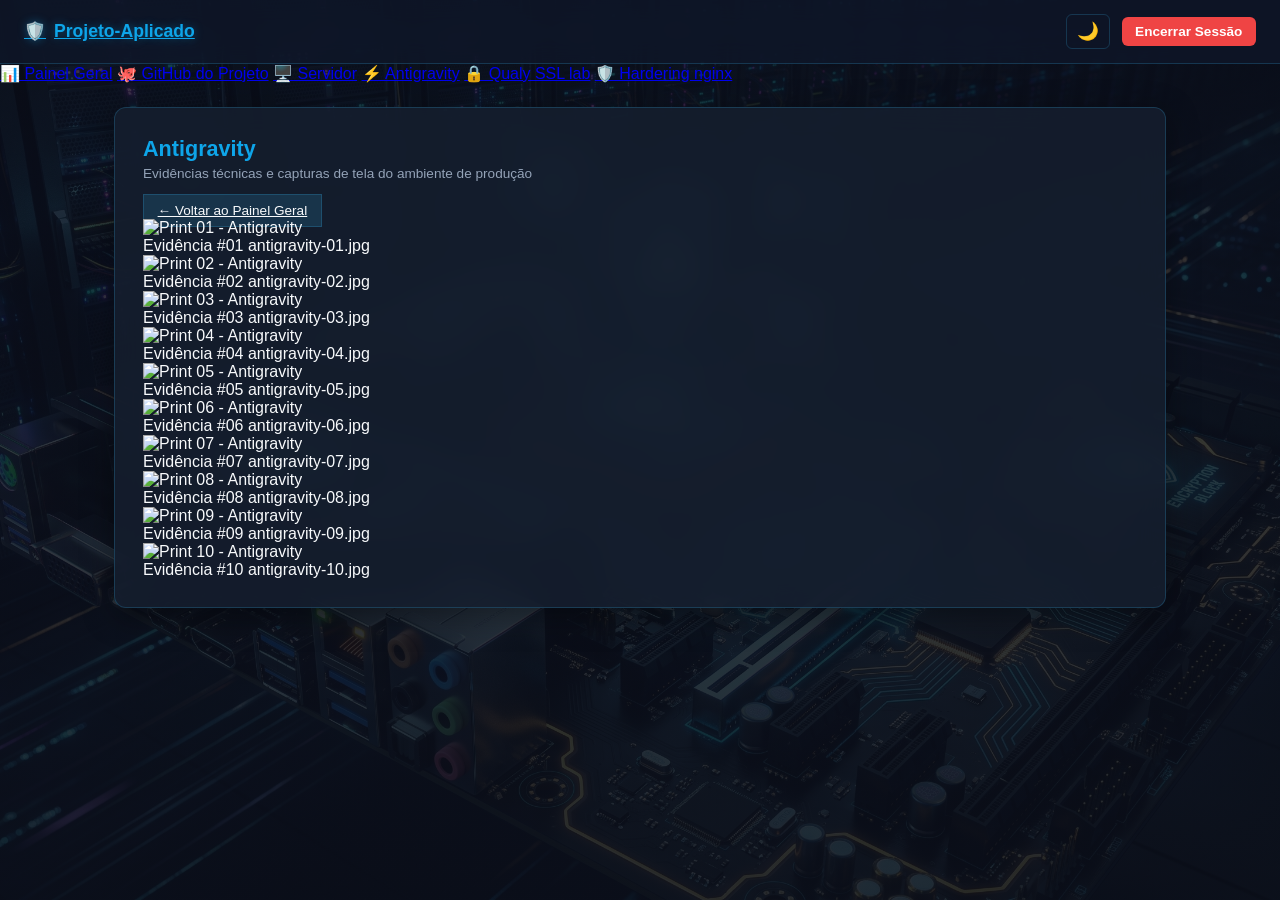
==== src/antigravity.html @ bd3970d2 "Site V 2.0" ====
<!DOCTYPE html>
<html lang="pt-BR" data-theme="dark">
<head>
    <meta charset="UTF-8">
    <meta name="viewport" content="width=device-width, initial-scale=1.0">
    <meta http-equiv="X-Content-Type-Options" content="nosniff">
    <title>Antigravity - Projeto-Aplicado</title>
    <link rel="stylesheet" href="style.css">
</head>
<body class="view-dashboard">
    <header class="top-nav">
        <a href="index.html" class="brand">
            <span class="shield-icon">🛡️</span>
            <span>Projeto-Aplicado</span>
        </a>
        <div class="nav-actions">
            <button id="theme-toggle" class="btn-icon" aria-label="Alternar Tema" title="Alternar Modo Claro/Escuro">🌙</button>
            <button id="btn-nav-logout" class="btn-danger-sm">Encerrar Sessão</button>
        </div>
    </header>

    <nav id="module-nav" class="sub-nav">
        <div class="sub-nav-container">
            <a href="index.html" class="nav-link-btn">📊 Painel Geral</a>
            <a href="github.html" class="nav-link-btn ">🐙 GitHub do Projeto</a>
            <a href="servidor.html" class="nav-link-btn ">🖥️ Servidor</a>
            <a href="antigravity.html" class="nav-link-btn active">⚡ Antigravity</a>
            <a href="qualys.html" class="nav-link-btn ">🔒 Qualy SSL lab</a>
            <a href="hardering-nginx.html" class="nav-link-btn ">🛡️ Hardering nginx</a>
        </div>
    </nav>

    <main class="main-container">
        <section class="card">
            <div class="gallery-header">
                <div>
                    <h2>Antigravity</h2>
                    <p class="subtitle">Evidências técnicas e capturas de tela do ambiente de produção</p>
                </div>
                <a href="index.html" class="btn-secondary">← Voltar ao Painel Geral</a>
            </div>

            <div class="gallery-grid">

                <div class="gallery-item">
                    <div class="gallery-thumb-container">
                        <img class="gallery-thumb" src="img/antigravity-01.jpg" alt="Print 01 - Antigravity" loading="lazy">
                    </div>
                    <div class="gallery-caption">
                        <span class="gallery-name">Evidência #01</span>
                        <span class="gallery-tag">antigravity-01.jpg</span>
                    </div>
                </div>
                <div class="gallery-item">
                    <div class="gallery-thumb-container">
                        <img class="gallery-thumb" src="img/antigravity-02.jpg" alt="Print 02 - Antigravity" loading="lazy">
                    </div>
                    <div class="gallery-caption">
                        <span class="gallery-name">Evidência #02</span>
                        <span class="gallery-tag">antigravity-02.jpg</span>
                    </div>
                </div>
                <div class="gallery-item">
                    <div class="gallery-thumb-container">
                        <img class="gallery-thumb" src="img/antigravity-03.jpg" alt="Print 03 - Antigravity" loading="lazy">
                    </div>
                    <div class="gallery-caption">
                        <span class="gallery-name">Evidência #03</span>
                        <span class="gallery-tag">antigravity-03.jpg</span>
                    </div>
                </div>
                <div class="gallery-item">
                    <div class="gallery-thumb-container">
                        <img class="gallery-thumb" src="img/antigravity-04.jpg" alt="Print 04 - Antigravity" loading="lazy">
                    </div>
                    <div class="gallery-caption">
                        <span class="gallery-name">Evidência #04</span>
                        <span class="gallery-tag">antigravity-04.jpg</span>
                    </div>
                </div>
                <div class="gallery-item">
                    <div class="gallery-thumb-container">
                        <img class="gallery-thumb" src="img/antigravity-05.jpg" alt="Print 05 - Antigravity" loading="lazy">
                    </div>
                    <div class="gallery-caption">
                        <span class="gallery-name">Evidência #05</span>
                        <span class="gallery-tag">antigravity-05.jpg</span>
                    </div>
                </div>
                <div class="gallery-item">
                    <div class="gallery-thumb-container">
                        <img class="gallery-thumb" src="img/antigravity-06.jpg" alt="Print 06 - Antigravity" loading="lazy">
                    </div>
                    <div class="gallery-caption">
                        <span class="gallery-name">Evidência #06</span>
                        <span class="gallery-tag">antigravity-06.jpg</span>
                    </div>
                </div>
                <div class="gallery-item">
                    <div class="gallery-thumb-container">
                        <img class="gallery-thumb" src="img/antigravity-07.jpg" alt="Print 07 - Antigravity" loading="lazy">
                    </div>
                    <div class="gallery-caption">
                        <span class="gallery-name">Evidência #07</span>
                        <span class="gallery-tag">antigravity-07.jpg</span>
                    </div>
                </div>
                <div class="gallery-item">
                    <div class="gallery-thumb-container">
                        <img class="gallery-thumb" src="img/antigravity-08.jpg" alt="Print 08 - Antigravity" loading="lazy">
                    </div>
                    <div class="gallery-caption">
                        <span class="gallery-name">Evidência #08</span>
                        <span class="gallery-tag">antigravity-08.jpg</span>
                    </div>
                </div>
                <div class="gallery-item">
                    <div class="gallery-thumb-container">
                        <img class="gallery-thumb" src="img/antigravity-09.jpg" alt="Print 09 - Antigravity" loading="lazy">
                    </div>
                    <div class="gallery-caption">
                        <span class="gallery-name">Evidência #09</span>
                        <span class="gallery-tag">antigravity-09.jpg</span>
                    </div>
                </div>
                <div class="gallery-item">
                    <div class="gallery-thumb-container">
                        <img class="gallery-thumb" src="img/antigravity-10.jpg" alt="Print 10 - Antigravity" loading="lazy">
                    </div>
                    <div class="gallery-caption">
                        <span class="gallery-name">Evidência #10</span>
                        <span class="gallery-tag">antigravity-10.jpg</span>
                    </div>
                </div>
            </div>
        </section>
    </main>

    <script src="app.js"></script>
</body>
</html>
---- src/style.css ----
/* ==========================================================================
   1. DEFINIÇÃO DE VARIÁVEIS E TEMAS
   ========================================================================== */
:root[data-theme="dark"] {
    --bg-main: #0b0f19;
    --bg-card: rgba(21, 30, 46, 0.88);
    --bg-input: rgba(11, 17, 32, 0.8);
    --text-main: #f8fafc;
    --text-muted: #94a3b8;
    --border-color: rgba(56, 189, 248, 0.2);
    --primary: #0ea5e9;
    --primary-hover: #0284c7;
    --success: #22c55e;
    --danger: #ef4444;
    --warning: #f59e0b;
}

:root[data-theme="light"] {
    --bg-main: #f1f5f9;
    --bg-card: rgba(255, 255, 255, 0.92);
    --bg-input: #ffffff;
    --text-main: #0f172a;
    --text-muted: #64748b;
    --border-color: rgba(2, 132, 199, 0.3);
    --primary: #0284c7;
    --primary-hover: #0369a1;
    --success: #16a34a;
    --danger: #dc2626;
    --warning: #d97706;
}

/* ==========================================================================
   2. RESET E FONDOS DINÂMICOS (FUNDO 1 NO LOGIN / FUNDO 2 NO DASHBOARD)
   ========================================================================== */
* {
    box-sizing: border-box;
    margin: 0;
    padding: 0;
    font-family: -apple-system, BlinkMacSystemFont, "Segoe UI", Roboto, sans-serif;
    transition: background-color 0.2s, color 0.2s, border-color 0.2s;
}

body {
    min-height: 100vh;
    display: flex;
    flex-direction: column;
    color: var(--text-main);
    background-color: var(--bg-main);
    background-size: cover;
    background-position: center;
    background-attachment: fixed;
    background-repeat: no-repeat;
}

/* Fundo da Tela de Logon: Fundo01.jpg */
body.view-login {
    background-image: 
        linear-gradient(rgba(11, 15, 25, 0.72), rgba(11, 15, 25, 0.85)), 
        url("Fundo01.jpg");
}

/* Fundo da Tela com os Painéis: Fundo02.jpg */
body.view-dashboard {
    background-image: 
        linear-gradient(rgba(11, 15, 25, 0.78), rgba(11, 15, 25, 0.88)), 
        url("Fundo02.jpg");
}

/* ==========================================================================
   3. BARRA SUPERIOR (NAVBAR)
   ========================================================================== */
.top-nav {
    display: flex;
    justify-content: space-between;
    align-items: center;
    padding: 0.85rem 1.5rem;
    background-color: rgba(15, 23, 42, 0.75);
    backdrop-filter: blur(12px);
    -webkit-backdrop-filter: blur(12px);
    border-bottom: 1px solid var(--border-color);
}

.brand {
    font-weight: 700;
    font-size: 1.1rem;
    display: flex;
    align-items: center;
    gap: 0.5rem;
    color: var(--primary);
    text-shadow: 0 0 10px rgba(14, 165, 233, 0.4);
}

.nav-actions {
    display: flex;
    align-items: center;
    gap: 0.75rem;
}

.btn-icon {
    background: transparent;
    border: 1px solid var(--border-color);
    padding: 0.4rem 0.6rem;
    border-radius: 6px;
    cursor: pointer;
    font-size: 1.1rem;
}

.btn-danger-sm {
    background-color: var(--danger);
    color: #ffffff;
    border: none;
    padding: 0.45rem 0.85rem;
    border-radius: 6px;
    font-size: 0.85rem;
    font-weight: 600;
    cursor: pointer;
}

/* ==========================================================================
   4. CARDS E CONTAINERS (EFEITO VIDRO / GLASSMORPHISM)
   ========================================================================== */
.main-container {
    flex: 1;
    width: 100%;
    max-width: 1100px;
    margin: 0 auto;
    padding: 1.5rem;
}

.card {
    background-color: var(--bg-card);
    backdrop-filter: blur(14px);
    -webkit-backdrop-filter: blur(14px);
    border: 1px solid var(--border-color);
    border-radius: 12px;
    padding: 1.75rem;
    box-shadow: 0 8px 32px 0 rgba(0, 0, 0, 0.37);
}

h2 {
    font-size: 1.35rem;
    color: var(--primary);
    margin-bottom: 0.25rem;
}

h3 {
    font-size: 1.1rem;
    margin-bottom: 0.35rem;
}

.subtitle {
    font-size: 0.85rem;
    color: var(--text-muted);
    margin-bottom: 1.25rem;
}

/* ==========================================================================
   5. TELA DE LOGIN
   ========================================================================== */
#login-view {
    max-width: 440px;
    margin: 3.5rem auto;
    border-top: 3px solid var(--primary);
}

.form-group {
    margin-bottom: 1.1rem;
}

label {
    display: block;
    font-size: 0.85rem;
    font-weight: 600;
    margin-bottom: 0.4rem;
}

input, textarea {
    width: 100%;
    padding: 0.65rem 0.75rem;
    border-radius: 6px;
    border: 1px solid var(--border-color);
    background-color: var(--bg-input);
    color: var(--text-main);
    font-size: 0.95rem;
}

input:focus, textarea:focus {
    outline: none;
    border-color: var(--primary);
    box-shadow: 0 0 8px rgba(14, 165, 233, 0.4);
}

.password-meter-container {
    height: 4px;
    width: 100%;
    background-color: var(--border-color);
    border-radius: 2px;
    margin-top: 0.4rem;
    overflow: hidden;
}

.meter-bar {
    height: 100%;
    width: 0;
    transition: width 0.3s, background-color 0.3s;
}

.meter-text {
    display: block;
    margin-top: 0.25rem;
    font-size: 0.75rem;
    color: var(--text-muted);
}

/* ==========================================================================
   6. BOTÕES E ALERTAS
   ========================================================================== */
button {
    cursor: pointer;
    font-weight: 600;
    border-radius: 6px;
    border: none;
    transition: opacity 0.2s;
}

button:hover {
    opacity: 0.9;
}

.btn-primary {
    width: 100%;
    padding: 0.75rem;
    background-color: var(--primary);
    color: #ffffff;
    font-size: 0.95rem;
    margin-top: 0.5rem;
}

.btn-secondary {
    background-color: rgba(56, 189, 248, 0.15);
    border: 1px solid var(--border-color);
    color: var(--text-main);
    padding: 0.5rem 0.85rem;
    font-size: 0.85rem;
}

.btn-group {
    display: flex;
    gap: 0.5rem;
    margin-bottom: 0.75rem;
}

.alert {
    padding: 0.75rem;
    border-radius: 6px;
    font-size: 0.85rem;
    margin-bottom: 1rem;
}

.alert-error {
    background-color: rgba(239, 68, 68, 0.2);
    border: 1px solid var(--danger);
    color: #fca5a5;
}

/* ==========================================================================
   7. DASHBOARD E PAINÉIS
   ========================================================================== */
.dash-banner {
    display: flex;
    justify-content: space-between;
    align-items: center;
    margin-bottom: 1.5rem;
    padding-bottom: 1rem;
    border-bottom: 1px solid var(--border-color);
    flex-wrap: wrap;
    gap: 1rem;
}

.session-timer-box {
    text-align: right;
    background-color: var(--bg-card);
    border: 1px solid var(--border-color);
    padding: 0.5rem 1rem;
    border-radius: 8px;
}

.timer-digits {
    display: block;
    font-size: 1.4rem;
    font-weight: 700;
    color: var(--primary);
    font-family: monospace;
}

.services-status-bar {
    display: flex;
    flex-wrap: wrap;
    gap: 1rem;
    margin-bottom: 1.5rem;
    background-color: var(--bg-card);
    backdrop-filter: blur(12px);
    border: 1px solid var(--border-color);
    padding: 0.85rem 1.25rem;
    border-radius: 8px;
    align-items: center;
    justify-content: space-between;
}

.srv-badge {
    display: flex;
    align-items: center;
    gap: 0.5rem;
    font-size: 0.85rem;
}

.hardware-grid {
    display: grid;
    grid-template-columns: repeat(auto-fit, minmax(280px, 1fr));
    gap: 1rem;
    margin-bottom: 1.5rem;
}

.hw-card {
    padding: 1.25rem;
}

.hw-header {
    display: flex;
    justify-content: space-between;
    font-size: 0.9rem;
    font-weight: 600;
    margin-bottom: 0.5rem;
}

.progress-track {
    width: 100%;
    height: 10px;
    background-color: rgba(255, 255, 255, 0.1);
    border-radius: 5px;
    overflow: hidden;
    margin-bottom: 0.5rem;
}

.progress-fill {
    height: 100%;
    width: 0%;
    background-color: var(--primary);
    border-radius: 5px;
    transition: width 0.5s ease-in-out, background-color 0.3s;
}

.hw-subtext {
    font-size: 0.75rem;
    color: var(--text-muted);
}

.metrics-grid {
    display: grid;
    grid-template-columns: repeat(auto-fit, minmax(200px, 1fr));
    gap: 1rem;
    margin-bottom: 1.5rem;
}

.metric-card {
    background-color: var(--bg-card);
    backdrop-filter: blur(12px);
    border: 1px solid var(--border-color);
    padding: 1.25rem;
    border-radius: 8px;
    text-align: center;
}

.metric-val {
    font-size: 1.6rem;
    font-weight: 700;
    color: var(--success);
    margin-bottom: 0.25rem;
}

.metric-label {
    font-size: 0.8rem;
    color: var(--text-muted);
}

.tools-grid {
    display: grid;
    grid-template-columns: repeat(auto-fit, minmax(320px, 1fr));
    gap: 1.5rem;
    margin-bottom: 1.5rem;
}

.tool-card {
    display: flex;
    flex-direction: column;
}

.hash-output-container {
    margin-top: 0.75rem;
}

.hash-output-container textarea,
.hash-output-container input {
    margin-top: 0.25rem;
    font-family: monospace;
    font-size: 0.8rem;
}

.password-gen-control {
    display: flex;
    justify-content: space-between;
    align-items: center;
    margin-bottom: 0.75rem;
    font-size: 0.85rem;
}

.password-gen-control input[type="range"] {
    width: 50%;
}

.logs-card {
    margin-top: 1rem;
}

.table-responsive {
    overflow-x: auto;
}

.logs-table {
    width: 100%;
    border-collapse: collapse;
    font-size: 0.85rem;
    text-align: left;
}

.logs-table th, .logs-table td {
    padding: 0.65rem 0.75rem;
    border-bottom: 1px solid var(--border-color);
}

.logs-table th {
    color: var(--text-muted);
    font-weight: 600;
}

.badge {
    padding: 0.2rem 0.45rem;
    border-radius: 4px;
    font-size: 0.75rem;
    font-weight: 700;
}

.badge-info { 
    background: rgba(2, 132, 199, 0.2); 
    color: #38bdf8; 
}

.badge-warn { 
    background: rgba(245, 158, 11, 0.2); 
    color: #fbbf24; 
}

.badge-danger { 
    background: rgba(239, 68, 68, 0.2); 
    color: #f87171; 
}

.badge-success { 
    background: rgba(34, 197, 94, 0.2); 
    color: #4ade80; 
}

.hidden {
    display: none !important;
}
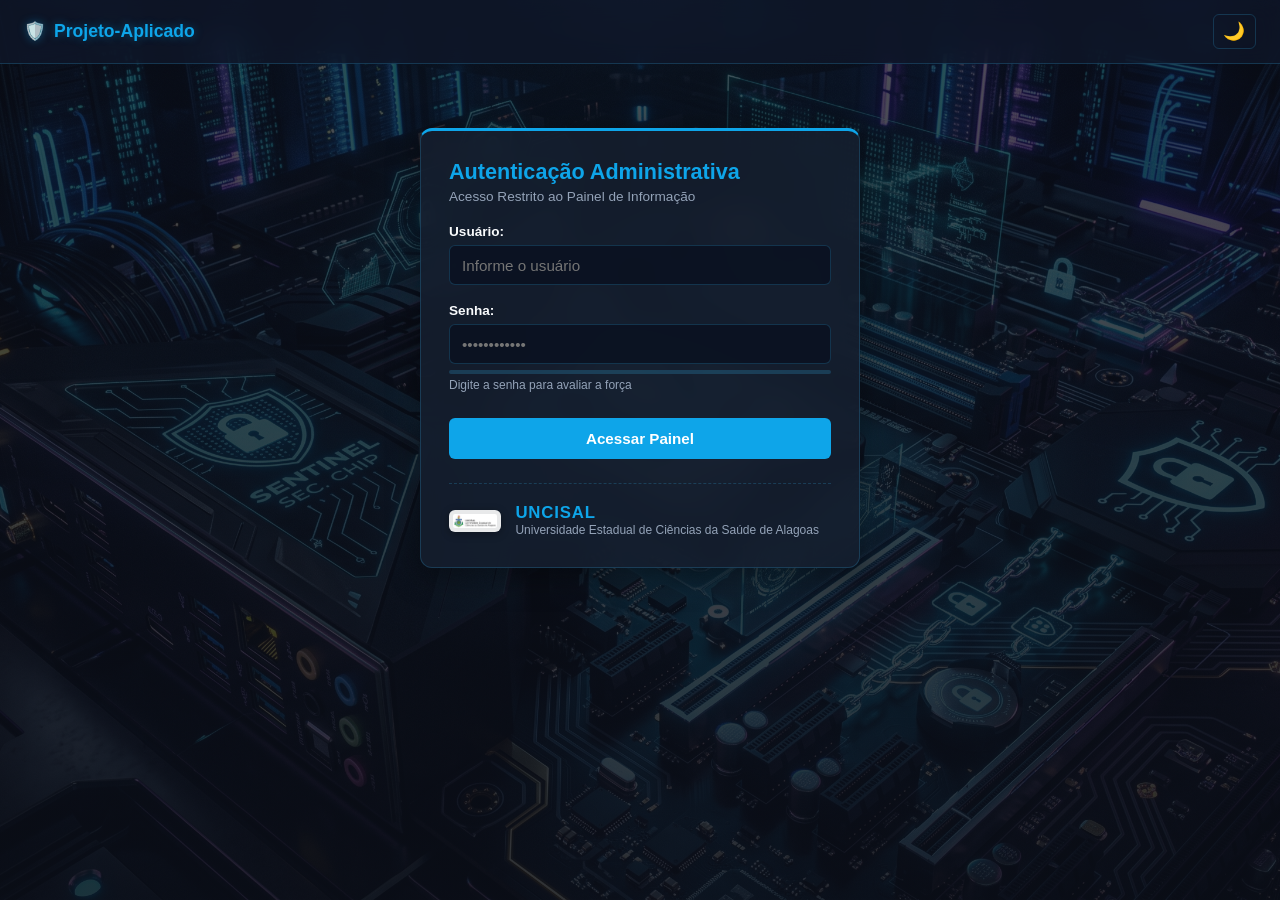
==== commit e9300e87: "atualizar apresentação completo" ====
--- a/src/antigravity.html
+++ b/src/antigravity.html
@@ -22,6 +22,7 @@
     <nav id="module-nav" class="sub-nav">
         <div class="sub-nav-container">
             <a href="index.html" class="nav-link-btn">📊 Painel Geral</a>
+            <a href="apresentacao.html" class="nav-link-btn">🎥 Apresentação</a>
             <a href="github.html" class="nav-link-btn ">🐙 GitHub do Projeto</a>
             <a href="servidor.html" class="nav-link-btn ">🖥️ Servidor</a>
             <a href="antigravity.html" class="nav-link-btn active">⚡ Antigravity</a>
--- a/src/style.css
+++ b/src/style.css
@@ -1,6 +1,4 @@
-/* ==========================================================================
-   1. DEFINIÇÃO DE VARIÁVEIS E TEMAS
-   ========================================================================== */
+/* DEFINIÇÃO DE VARIÁVEIS E TEMAS */
 :root[data-theme="dark"] {
     --bg-main: #0b0f19;
     --bg-card: rgba(21, 30, 46, 0.88);
@@ -29,9 +27,6 @@
     --warning: #d97706;
 }
 
-/* ==========================================================================
-   2. RESET E FONDOS DINÂMICOS (FUNDO 1 NO LOGIN / FUNDO 2 NO DASHBOARD)
-   ========================================================================== */
 * {
     box-sizing: border-box;
     margin: 0;
@@ -52,23 +47,14 @@
     background-repeat: no-repeat;
 }
 
-/* Fundo da Tela de Logon: Fundo01.jpg */
 body.view-login {
-    background-image: 
-        linear-gradient(rgba(11, 15, 25, 0.72), rgba(11, 15, 25, 0.85)), 
-        url("Fundo01.jpg");
-}
-
-/* Fundo da Tela com os Painéis: Fundo02.jpg */
+    background-image: linear-gradient(rgba(11, 15, 25, 0.72), rgba(11, 15, 25, 0.85)), url("Fundo01.jpg");
+}
+
 body.view-dashboard {
-    background-image: 
-        linear-gradient(rgba(11, 15, 25, 0.78), rgba(11, 15, 25, 0.88)), 
-        url("Fundo02.jpg");
-}
-
-/* ==========================================================================
-   3. BARRA SUPERIOR (NAVBAR)
-   ========================================================================== */
+    background-image: linear-gradient(rgba(11, 15, 25, 0.78), rgba(11, 15, 25, 0.88)), url("Fundo02.jpg");
+}
+
 .top-nav {
     display: flex;
     justify-content: space-between;
@@ -76,7 +62,6 @@
     padding: 0.85rem 1.5rem;
     background-color: rgba(15, 23, 42, 0.75);
     backdrop-filter: blur(12px);
-    -webkit-backdrop-filter: blur(12px);
     border-bottom: 1px solid var(--border-color);
 }
 
@@ -88,6 +73,7 @@
     gap: 0.5rem;
     color: var(--primary);
     text-shadow: 0 0 10px rgba(14, 165, 233, 0.4);
+    text-decoration: none;
 }
 
 .nav-actions {
@@ -114,15 +100,59 @@
     font-size: 0.85rem;
     font-weight: 600;
     cursor: pointer;
-}
-
-/* ==========================================================================
-   4. CARDS E CONTAINERS (EFEITO VIDRO / GLASSMORPHISM)
-   ========================================================================== */
+    text-decoration: none;
+}
+
+.sub-nav {
+    background: rgba(15, 23, 42, 0.65);
+    backdrop-filter: blur(10px);
+    border-bottom: 1px solid var(--border-color);
+    padding: 0.6rem 1.5rem;
+    overflow-x: auto;
+}
+
+.sub-nav-container {
+    max-width: 1200px;
+    margin: 0 auto;
+    display: flex;
+    gap: 0.5rem;
+    align-items: center;
+}
+
+.nav-link-btn {
+    background: rgba(56, 189, 248, 0.08);
+    color: var(--text-muted);
+    border: 1px solid var(--border-color);
+    padding: 0.5rem 0.9rem;
+    border-radius: 6px;
+    font-size: 0.85rem;
+    font-weight: 600;
+    cursor: pointer;
+    white-space: nowrap;
+    text-decoration: none;
+    display: inline-flex;
+    align-items: center;
+    gap: 0.4rem;
+    transition: all 0.2s ease;
+}
+
+.nav-link-btn:hover {
+    color: var(--text-main);
+    background: rgba(56, 189, 248, 0.2);
+    border-color: var(--primary);
+}
+
+.nav-link-btn.active {
+    background: var(--primary);
+    color: #ffffff;
+    border-color: var(--primary);
+    box-shadow: 0 0 12px rgba(14, 165, 233, 0.4);
+}
+
 .main-container {
     flex: 1;
     width: 100%;
-    max-width: 1100px;
+    max-width: 1200px;
     margin: 0 auto;
     padding: 1.5rem;
 }
@@ -130,7 +160,6 @@
 .card {
     background-color: var(--bg-card);
     backdrop-filter: blur(14px);
-    -webkit-backdrop-filter: blur(14px);
     border: 1px solid var(--border-color);
     border-radius: 12px;
     padding: 1.75rem;
@@ -154,12 +183,9 @@
     margin-bottom: 1.25rem;
 }
 
-/* ==========================================================================
-   5. TELA DE LOGIN
-   ========================================================================== */
 #login-view {
     max-width: 440px;
-    margin: 3.5rem auto;
+    margin: 2.5rem auto;
     border-top: 3px solid var(--primary);
 }
 
@@ -212,18 +238,56 @@
     color: var(--text-muted);
 }
 
-/* ==========================================================================
-   6. BOTÕES E ALERTAS
-   ========================================================================== */
-button {
+.institution-footer {
+    margin-top: 1.5rem;
+    padding-top: 1.2rem;
+    border-top: 1px dashed var(--border-color);
+    display: flex;
+    align-items: center;
+    gap: 0.9rem;
+}
+
+.institution-logo {
+    width: 52px;
+    height: auto;
+    object-fit: contain;
+    background: rgba(255, 255, 255, 0.9);
+    padding: 4px;
+    border-radius: 6px;
+    box-shadow: 0 2px 8px rgba(0,0,0,0.3);
+}
+
+.institution-text {
+    display: flex;
+    flex-direction: column;
+}
+
+.inst-acronym {
+    font-size: 1.05rem;
+    font-weight: 800;
+    color: var(--primary);
+    letter-spacing: 0.05em;
+}
+
+.inst-fullname {
+    font-size: 0.75rem;
+    color: var(--text-muted);
+    line-height: 1.3;
+}
+
+button, .btn-secondary {
     cursor: pointer;
     font-weight: 600;
     border-radius: 6px;
     border: none;
+    text-decoration: none;
+    display: inline-flex;
+    align-items: center;
+    justify-content: center;
     transition: opacity 0.2s;
 }
 
-button:hover {
+button:hover, .btn-secondary:hover {
     opacity: 0.9;
 }
 
@@ -263,9 +327,6 @@
     color: #fca5a5;
 }
 
-/* ==========================================================================
-   7. DASHBOARD E PAINÉIS
-   ========================================================================== */
 .dash-banner {
     display: flex;
     justify-content: space-between;
@@ -443,6 +504,103 @@
     font-weight: 600;
 }
 
+.gallery-header {
+    display: flex;
+    justify-content: space-between;
+    align-items: center;
+    border-bottom: 1px solid var(--border-color);
+    padding-bottom: 1rem;
+    margin-bottom: 1.5rem;
+    flex-wrap: wrap;
+    gap: 1rem;
+}
+
+.gallery-grid {
+    display: grid;
+    grid-template-columns: repeat(auto-fill, minmax(260px, 1fr));
+    gap: 1.25rem;
+}
+
+.gallery-item {
+    background: rgba(15, 23, 42, 0.6);
+    border: 1px solid var(--border-color);
+    border-radius: 8px;
+    overflow: hidden;
+    display: flex;
+    flex-direction: column;
+    transition: transform 0.2s, border-color 0.2s;
+}
+
+.gallery-item:hover {
+    transform: translateY(-3px);
+    border-color: var(--primary);
+}
+
+.gallery-thumb-container {
+    width: 100%;
+    height: 180px;
+    background-color: #060911;
+    display: flex;
+    align-items: center;
+    justify-content: center;
+    overflow: hidden;
+}
+
+.gallery-thumb {
+    width: 100%;
+    height: 100%;
+    object-fit: cover;
+}
+
+.gallery-caption {
+    padding: 0.75rem;
+    display: flex;
+    flex-direction: column;
+    gap: 0.25rem;
+}
+
+.gallery-name {
+    font-size: 0.85rem;
+    font-weight: 700;
+    color: var(--text-main);
+}
+
+.gallery-tag {
+    font-size: 0.72rem;
+    font-family: monospace;
+    color: var(--primary);
+}
+
+.video-wrapper {
+    max-width: 900px;
+    margin: 1.5rem auto 0;
+    background: #000000;
+    border-radius: 10px;
+    overflow: hidden;
+    border: 1px solid var(--border-color);
+    box-shadow: 0 10px 30px rgba(0, 0, 0, 0.5);
+}
+
+.video-player {
+    width: 100%;
+    max-height: 520px;
+    display: block;
+    outline: none;
+}
+
+.video-info-box {
+    margin-top: 1rem;
+    background: rgba(15, 23, 42, 0.5);
+    padding: 1rem;
+    border-radius: 8px;
+    border: 1px solid var(--border-color);
+    display: flex;
+    justify-content: space-between;
+    align-items: center;
+    flex-wrap: wrap;
+    gap: 0.5rem;
+}
+
 .badge {
     padding: 0.2rem 0.45rem;
     border-radius: 4px;
@@ -450,26 +608,11 @@
     font-weight: 700;
 }
 
-.badge-info { 
-    background: rgba(2, 132, 199, 0.2); 
-    color: #38bdf8; 
-}
-
-.badge-warn { 
-    background: rgba(245, 158, 11, 0.2); 
-    color: #fbbf24; 
-}
-
-.badge-danger { 
-    background: rgba(239, 68, 68, 0.2); 
-    color: #f87171; 
-}
-
-.badge-success { 
-    background: rgba(34, 197, 94, 0.2); 
-    color: #4ade80; 
-}
+.badge-info { background: rgba(2, 132, 199, 0.2); color: #38bdf8; }
+.badge-warn { background: rgba(245, 158, 11, 0.2); color: #fbbf24; }
+.badge-danger { background: rgba(239, 68, 68, 0.2); color: #f87171; }
+.badge-success { background: rgba(34, 197, 94, 0.2); color: #4ade80; }
 
 .hidden {
     display: none !important;
-}+}
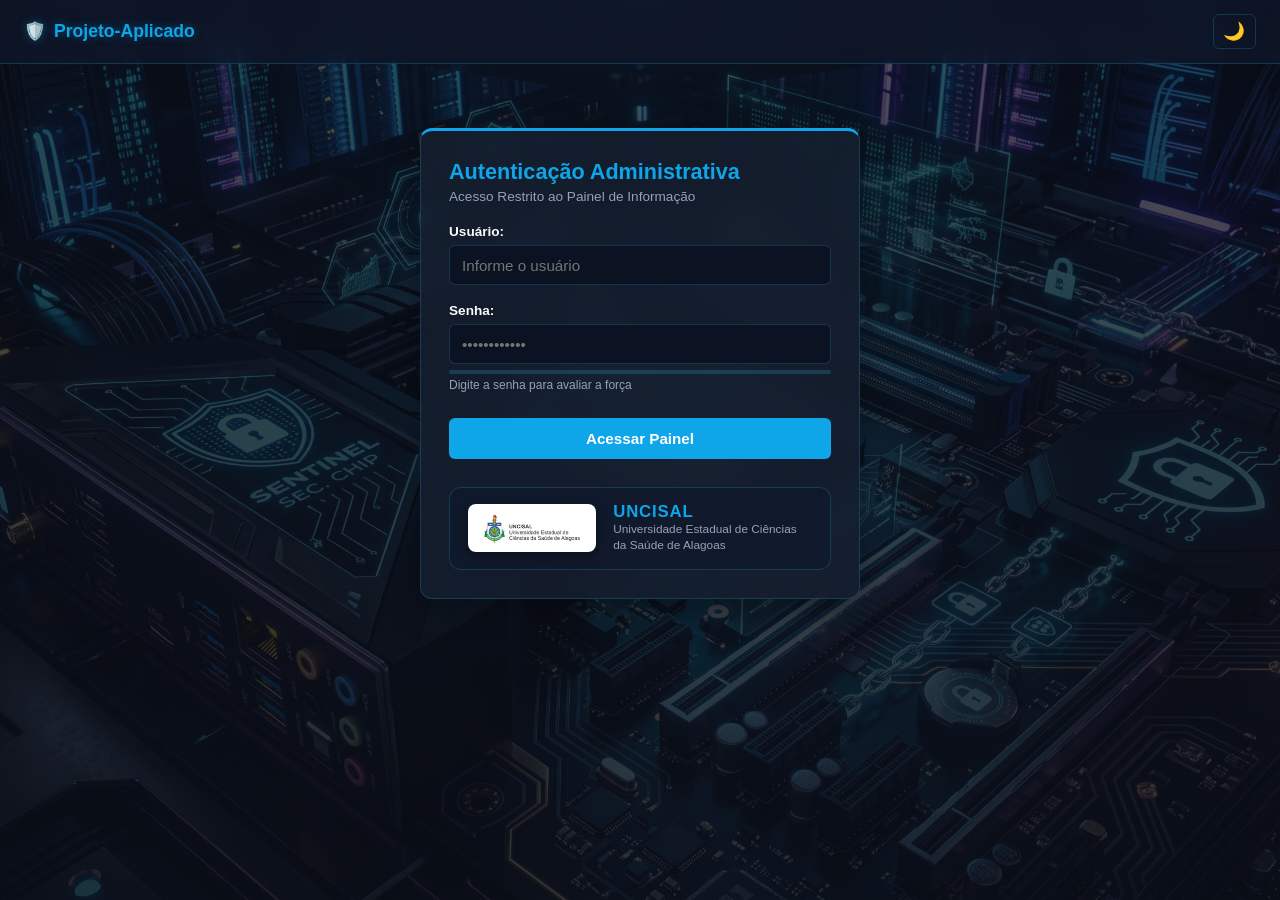
==== commit cabe4fd5: "logo-uncisal" ====
--- a/src/antigravity.html
+++ b/src/antigravity.html
@@ -4,8 +4,11 @@
     <meta charset="UTF-8">
     <meta name="viewport" content="width=device-width, initial-scale=1.0">
     <meta http-equiv="X-Content-Type-Options" content="nosniff">
+    <meta http-equiv="Cache-Control" content="no-cache, no-store, must-revalidate">
+    <meta http-equiv="Pragma" content="no-cache">
+    <meta http-equiv="Expires" content="0">
     <title>Antigravity - Projeto-Aplicado</title>
-    <link rel="stylesheet" href="style.css">
+    <link rel="stylesheet" href="style.css?v=9">
 </head>
 <body class="view-dashboard">
     <header class="top-nav">
@@ -21,13 +24,13 @@
 
     <nav id="module-nav" class="sub-nav">
         <div class="sub-nav-container">
-            <a href="index.html" class="nav-link-btn">📊 Painel Geral</a>
-            <a href="apresentacao.html" class="nav-link-btn">🎥 Apresentação</a>
-            <a href="github.html" class="nav-link-btn ">🐙 GitHub do Projeto</a>
-            <a href="servidor.html" class="nav-link-btn ">🖥️ Servidor</a>
-            <a href="antigravity.html" class="nav-link-btn active">⚡ Antigravity</a>
-            <a href="qualys.html" class="nav-link-btn ">🔒 Qualy SSL lab</a>
-            <a href="hardering-nginx.html" class="nav-link-btn ">🛡️ Hardering nginx</a>
+            <a href="index.html?v=8" class="nav-link-btn">📊 Painel Geral</a>
+            <a href="apresentacao.html?v=8" class="nav-link-btn">🎥 Apresentação</a>
+            <a href="github.html?v=8" class="nav-link-btn ">🐙 GitHub do Projeto</a>
+            <a href="servidor.html?v=8" class="nav-link-btn ">🖥️ Servidor</a>
+            <a href="antigravity.html?v=8" class="nav-link-btn active">⚡ Antigravity</a>
+            <a href="qualys.html?v=8" class="nav-link-btn ">🔒 Qualy SSL lab</a>
+            <a href="hardening-nginx.html?v=8" class="nav-link-btn ">🛡️ Hardening Nginx</a>
         </div>
     </nav>
 
@@ -36,14 +39,17 @@
             <div class="gallery-header">
                 <div>
                     <h2>Antigravity</h2>
-                    <p class="subtitle">Evidências técnicas e capturas de tela do ambiente de produção</p>
+                    <p class="subtitle">Evidências técnicas e capturas de tela do repositório (clique para ampliar)</p>
                 </div>
-                <a href="index.html" class="btn-secondary">← Voltar ao Painel Geral</a>
+                <div class="header-actions" style="display: flex; gap: 0.75rem; align-items: center; flex-wrap: wrap;">
+                    <a href="index.html" class="btn-secondary">← Voltar ao Painel Geral</a>
+                    <a href="https://github.com/aristontsfilho/PROJETO-APLICADO-PRATICAS-DE-MERCADO/tree/main/src" target="_blank" rel="noopener noreferrer" class="btn-secondary">⚡ Abrir Pasta do Site no Projeto</a>
+                </div>
             </div>
 
             <div class="gallery-grid">
 
-                <div class="gallery-item">
+                <div class="gallery-item" title="Clique para ampliar no tamanho real">
                     <div class="gallery-thumb-container">
                         <img class="gallery-thumb" src="img/antigravity-01.jpg" alt="Print 01 - Antigravity" loading="lazy">
                     </div>
@@ -52,7 +58,7 @@
                         <span class="gallery-tag">antigravity-01.jpg</span>
                     </div>
                 </div>
-                <div class="gallery-item">
+                <div class="gallery-item" title="Clique para ampliar no tamanho real">
                     <div class="gallery-thumb-container">
                         <img class="gallery-thumb" src="img/antigravity-02.jpg" alt="Print 02 - Antigravity" loading="lazy">
                     </div>
@@ -61,7 +67,7 @@
                         <span class="gallery-tag">antigravity-02.jpg</span>
                     </div>
                 </div>
-                <div class="gallery-item">
+                <div class="gallery-item" title="Clique para ampliar no tamanho real">
                     <div class="gallery-thumb-container">
                         <img class="gallery-thumb" src="img/antigravity-03.jpg" alt="Print 03 - Antigravity" loading="lazy">
                     </div>
@@ -70,7 +76,7 @@
                         <span class="gallery-tag">antigravity-03.jpg</span>
                     </div>
                 </div>
-                <div class="gallery-item">
+                <div class="gallery-item" title="Clique para ampliar no tamanho real">
                     <div class="gallery-thumb-container">
                         <img class="gallery-thumb" src="img/antigravity-04.jpg" alt="Print 04 - Antigravity" loading="lazy">
                     </div>
@@ -79,7 +85,7 @@
                         <span class="gallery-tag">antigravity-04.jpg</span>
                     </div>
                 </div>
-                <div class="gallery-item">
+                <div class="gallery-item" title="Clique para ampliar no tamanho real">
                     <div class="gallery-thumb-container">
                         <img class="gallery-thumb" src="img/antigravity-05.jpg" alt="Print 05 - Antigravity" loading="lazy">
                     </div>
@@ -88,7 +94,7 @@
                         <span class="gallery-tag">antigravity-05.jpg</span>
                     </div>
                 </div>
-                <div class="gallery-item">
+                <div class="gallery-item" title="Clique para ampliar no tamanho real">
                     <div class="gallery-thumb-container">
                         <img class="gallery-thumb" src="img/antigravity-06.jpg" alt="Print 06 - Antigravity" loading="lazy">
                     </div>
@@ -97,7 +103,7 @@
                         <span class="gallery-tag">antigravity-06.jpg</span>
                     </div>
                 </div>
-                <div class="gallery-item">
+                <div class="gallery-item" title="Clique para ampliar no tamanho real">
                     <div class="gallery-thumb-container">
                         <img class="gallery-thumb" src="img/antigravity-07.jpg" alt="Print 07 - Antigravity" loading="lazy">
                     </div>
@@ -106,7 +112,7 @@
                         <span class="gallery-tag">antigravity-07.jpg</span>
                     </div>
                 </div>
-                <div class="gallery-item">
+                <div class="gallery-item" title="Clique para ampliar no tamanho real">
                     <div class="gallery-thumb-container">
                         <img class="gallery-thumb" src="img/antigravity-08.jpg" alt="Print 08 - Antigravity" loading="lazy">
                     </div>
@@ -115,7 +121,7 @@
                         <span class="gallery-tag">antigravity-08.jpg</span>
                     </div>
                 </div>
-                <div class="gallery-item">
+                <div class="gallery-item" title="Clique para ampliar no tamanho real">
                     <div class="gallery-thumb-container">
                         <img class="gallery-thumb" src="img/antigravity-09.jpg" alt="Print 09 - Antigravity" loading="lazy">
                     </div>
@@ -124,7 +130,7 @@
                         <span class="gallery-tag">antigravity-09.jpg</span>
                     </div>
                 </div>
-                <div class="gallery-item">
+                <div class="gallery-item" title="Clique para ampliar no tamanho real">
                     <div class="gallery-thumb-container">
                         <img class="gallery-thumb" src="img/antigravity-10.jpg" alt="Print 10 - Antigravity" loading="lazy">
                     </div>
@@ -137,6 +143,15 @@
         </section>
     </main>
 
+    <!-- MODAL LIGHTBOX PARA VISUALIZAÇÃO EM TAMANHO REAL -->
+    <div id="lightbox-modal" class="lightbox-modal">
+        <button id="lightbox-close" class="lightbox-close" title="Fechar (Esc)">✕</button>
+        <div class="lightbox-content">
+            <img id="lightbox-img" class="lightbox-img" src="" alt="Imagem ampliada">
+            <div id="lightbox-caption" class="lightbox-caption"></div>
+        </div>
+    </div>
+
     <script src="app.js"></script>
 </body>
 </html>
--- a/src/style.css
+++ b/src/style.css
@@ -239,22 +239,26 @@
 }
 
 .institution-footer {
-    margin-top: 1.5rem;
-    padding-top: 1.2rem;
-    border-top: 1px dashed var(--border-color);
-    display: flex;
-    align-items: center;
-    gap: 0.9rem;
+    margin-top: 1.75rem;
+    padding: 0.9rem 1.1rem;
+    background: rgba(15, 23, 42, 0.5);
+    border-radius: 12px;
+    border: 1px solid var(--border-color);
+    display: flex;
+    align-items: center;
+    gap: 1.1rem;
 }
 
 .institution-logo {
-    width: 52px;
-    height: auto;
+    height: 48px;
+    width: auto;
     object-fit: contain;
-    background: rgba(255, 255, 255, 0.9);
-    padding: 4px;
-    border-radius: 6px;
-    box-shadow: 0 2px 8px rgba(0,0,0,0.3);
+    background: #ffffff;
+    padding: 6px 12px;
+    border-radius: 8px;
+    box-shadow: 0 4px 12px rgba(0, 0, 0, 0.35);
+    border: 1px solid rgba(255, 255, 255, 0.3);
+    flex-shrink: 0;
 }
 
 .institution-text {
@@ -267,12 +271,13 @@
     font-weight: 800;
     color: var(--primary);
     letter-spacing: 0.05em;
+    line-height: 1.2;
 }
 
 .inst-fullname {
-    font-size: 0.75rem;
+    font-size: 0.74rem;
     color: var(--text-muted);
-    line-height: 1.3;
+    line-height: 1.35;
 }
 
 button, .btn-secondary {
@@ -528,12 +533,14 @@
     overflow: hidden;
     display: flex;
     flex-direction: column;
-    transition: transform 0.2s, border-color 0.2s;
+    transition: transform 0.2s, border-color 0.2s, box-shadow 0.2s;
+    cursor: pointer;
 }
 
 .gallery-item:hover {
-    transform: translateY(-3px);
+    transform: translateY(-4px);
     border-color: var(--primary);
+    box-shadow: 0 6px 20px rgba(14, 165, 233, 0.25);
 }
 
 .gallery-thumb-container {
@@ -544,6 +551,27 @@
     align-items: center;
     justify-content: center;
     overflow: hidden;
+    position: relative;
+}
+
+.gallery-thumb-container::after {
+    content: "🔍 Expandir";
+    position: absolute;
+    bottom: 8px;
+    right: 8px;
+    background: rgba(11, 15, 25, 0.8);
+    color: #38bdf8;
+    font-size: 0.72rem;
+    font-weight: 600;
+    padding: 3px 8px;
+    border-radius: 4px;
+    border: 1px solid rgba(56, 189, 248, 0.3);
+    opacity: 0;
+    transition: opacity 0.2s;
+}
+
+.gallery-item:hover .gallery-thumb-container::after {
+    opacity: 1;
 }
 
 .gallery-thumb {
@@ -571,6 +599,104 @@
     color: var(--primary);
 }
 
+/* ==========================================================================
+   MODAL / LIGHTBOX DE IMAGEM EM TELA CHEIA
+   ========================================================================== */
+.lightbox-modal {
+    position: fixed;
+    top: 0;
+    left: 0;
+    width: 100vw;
+    height: 100vh;
+    background: rgba(4, 7, 13, 0.88);
+    backdrop-filter: blur(10px);
+    -webkit-backdrop-filter: blur(10px);
+    z-index: 9999;
+    display: flex;
+    flex-direction: column;
+    align-items: center;
+    justify-content: center;
+    padding: 1.5rem;
+    opacity: 0;
+    pointer-events: none;
+    transition: opacity 0.25s ease;
+}
+
+.lightbox-modal.active {
+    opacity: 1;
+    pointer-events: auto;
+}
+
+.lightbox-content {
+    width: 92vw;
+    max-width: 1400px;
+    max-height: 88vh;
+    display: flex;
+    flex-direction: column;
+    align-items: center;
+    justify-content: center;
+    position: relative;
+    animation: zoomIn 0.25s cubic-bezier(0.16, 1, 0.3, 1);
+}
+
+@keyframes zoomIn {
+    from { transform: scale(0.92); opacity: 0; }
+    to { transform: scale(1); opacity: 1; }
+}
+
+.lightbox-img {
+    width: 100%;
+    height: 100%;
+    max-width: 100%;
+    max-height: 78vh;
+    object-fit: contain;
+    border-radius: 8px;
+    border: 1px solid var(--border-color);
+    box-shadow: 0 10px 40px rgba(0, 0, 0, 0.8);
+    background: #0b0f19;
+}
+
+.lightbox-caption {
+    margin-top: 0.75rem;
+    color: var(--text-main);
+    font-size: 0.95rem;
+    font-weight: 600;
+    text-align: center;
+    display: flex;
+    gap: 0.75rem;
+    align-items: center;
+    background: rgba(15, 23, 42, 0.85);
+    padding: 0.4rem 1rem;
+    border-radius: 20px;
+    border: 1px solid var(--border-color);
+}
+
+.lightbox-close {
+    position: absolute;
+    top: 1.5rem;
+    right: 2rem;
+    background: rgba(15, 23, 42, 0.8);
+    border: 1px solid var(--border-color);
+    color: #ffffff;
+    font-size: 1.8rem;
+    width: 44px;
+    height: 44px;
+    border-radius: 50%;
+    cursor: pointer;
+    display: flex;
+    align-items: center;
+    justify-content: center;
+    transition: all 0.2s;
+    line-height: 1;
+}
+
+.lightbox-close:hover {
+    background: var(--danger);
+    border-color: var(--danger);
+    transform: scale(1.1);
+}
+
+/* Área de Vídeo */
 .video-wrapper {
     max-width: 900px;
     margin: 1.5rem auto 0;
